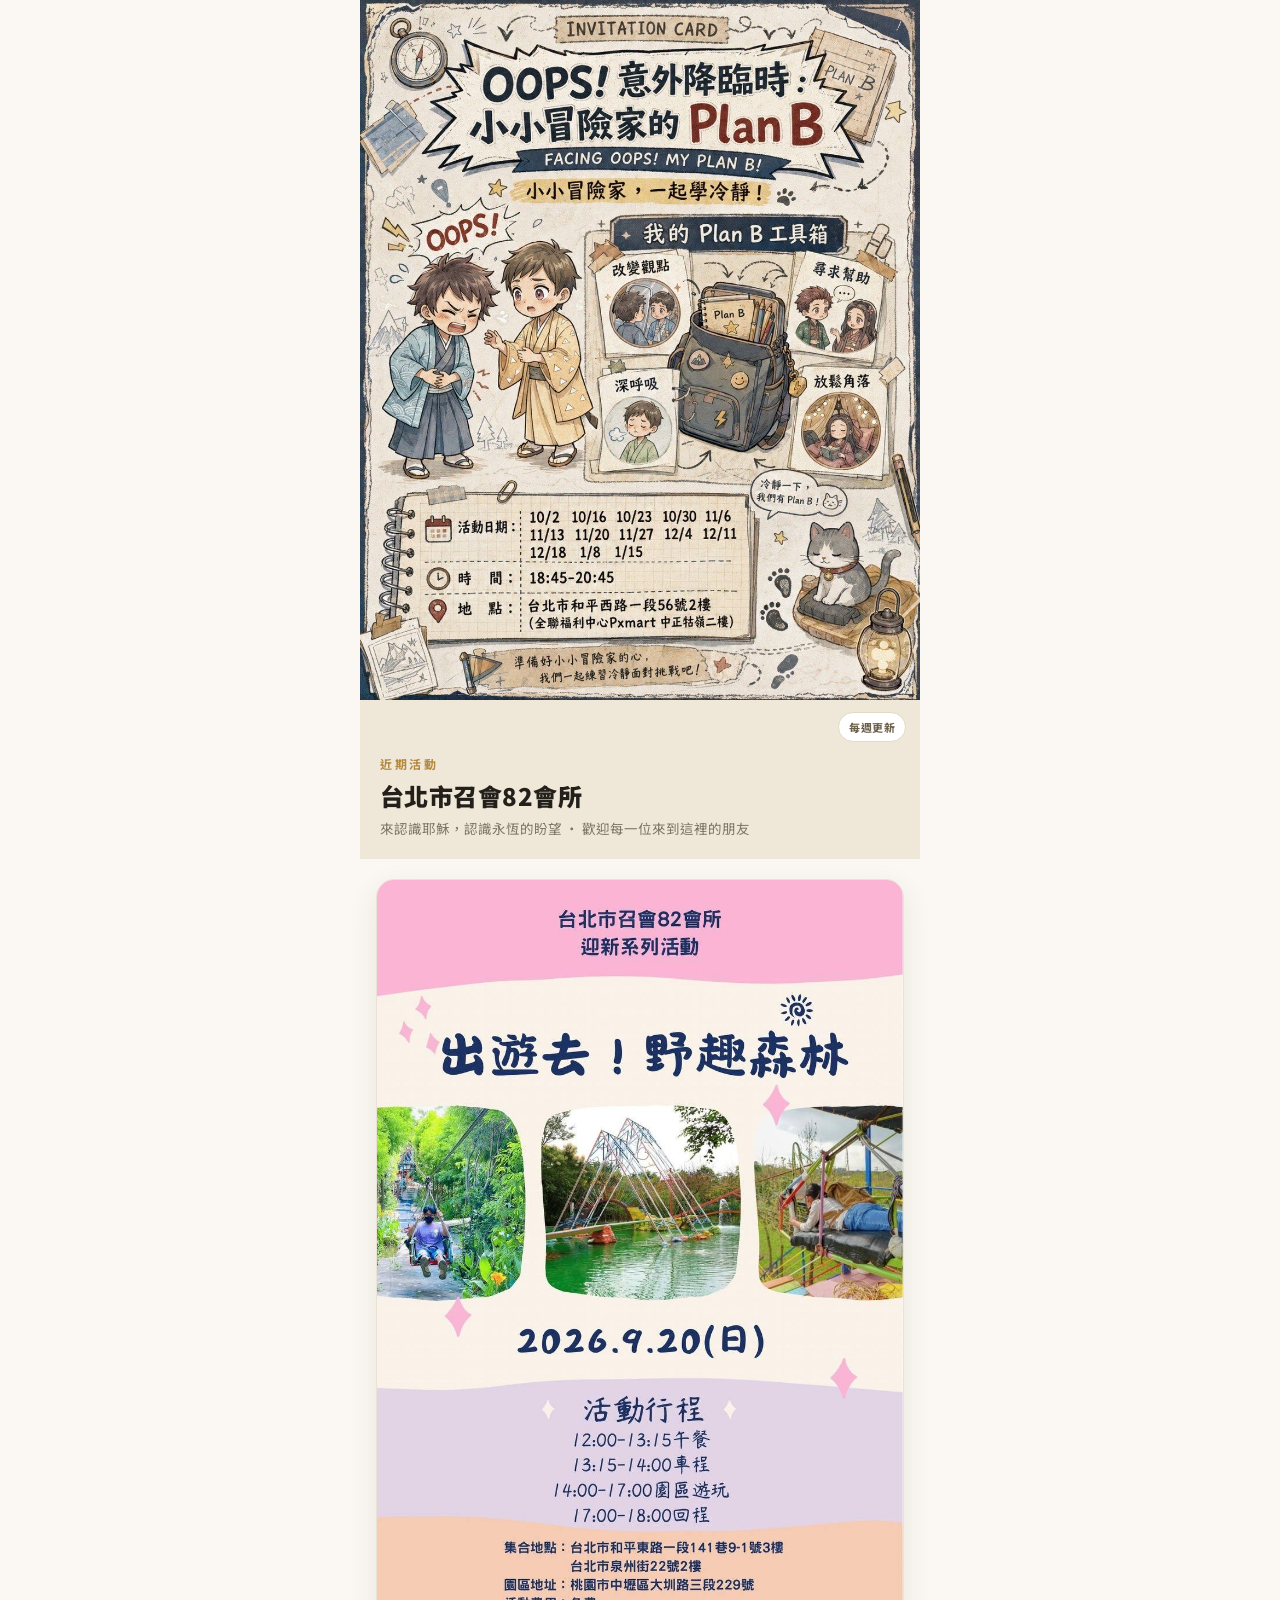
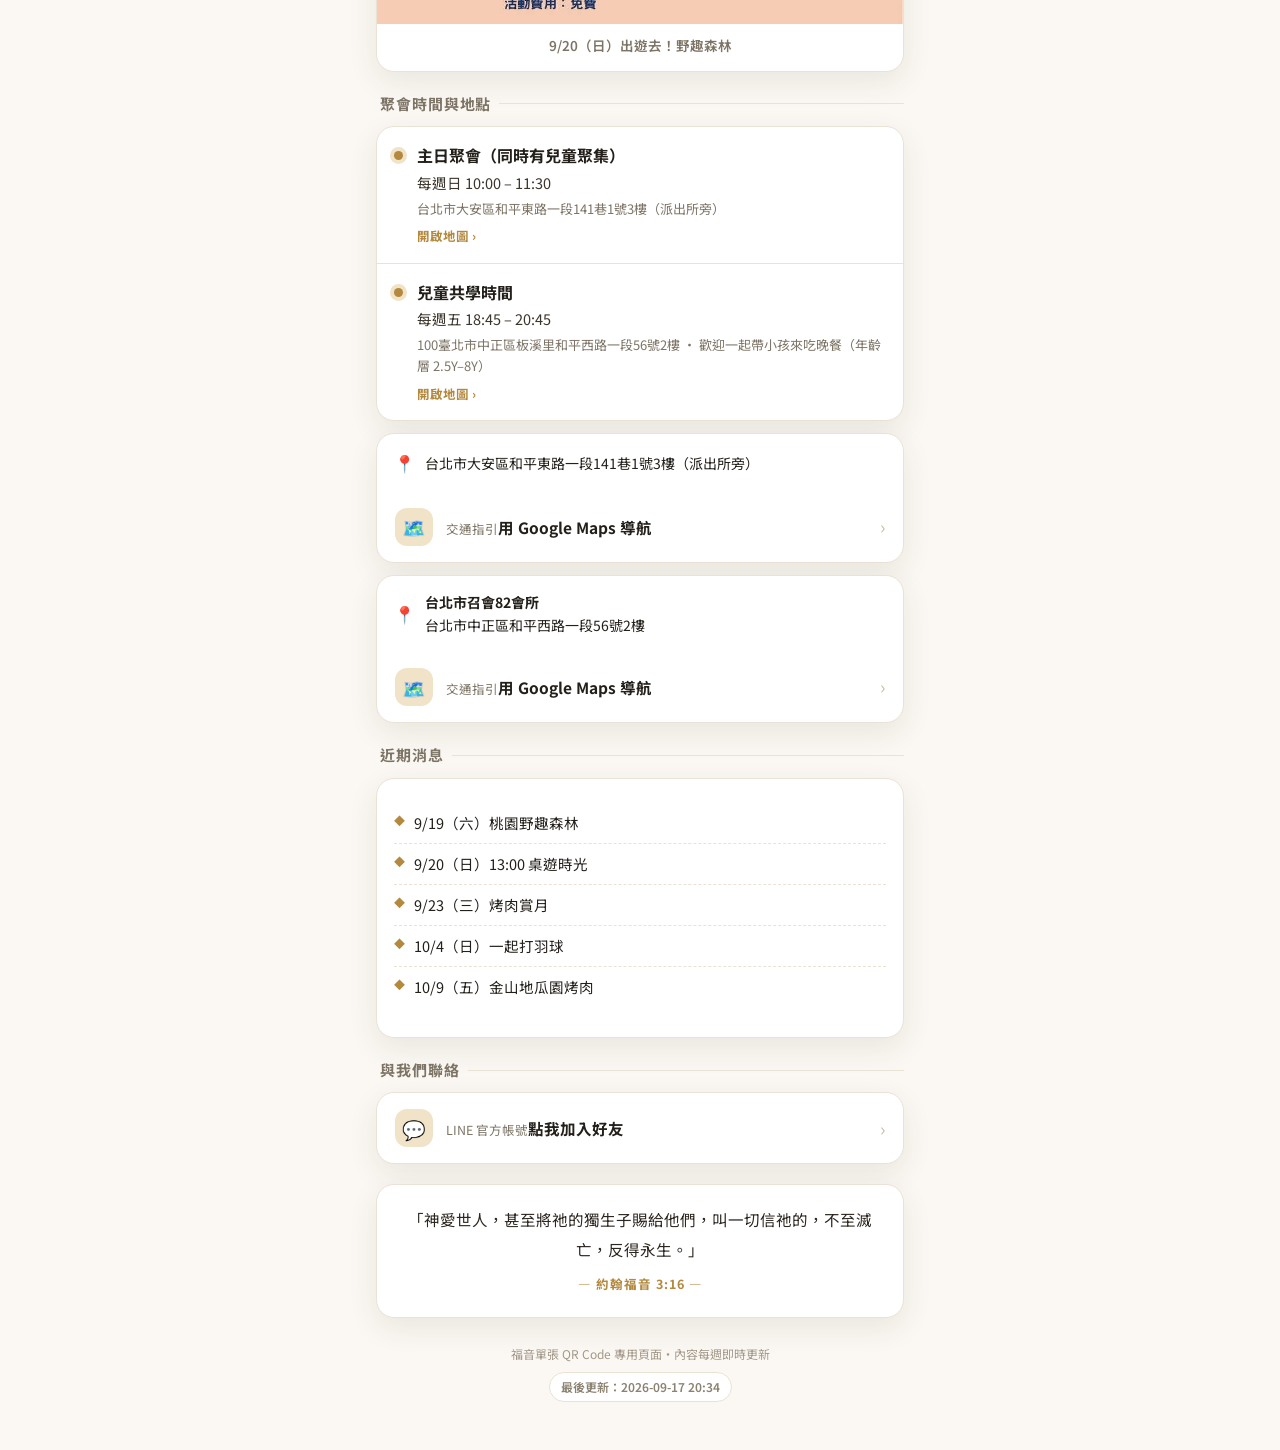
==== index.html @ e0bdbe0f "deploy: 2026-09-17 20:34" ====
<!DOCTYPE html>
<html lang="zh-Hant">
<head>
<meta charset="utf-8">
<meta name="viewport" content="width=device-width, initial-scale=1, viewport-fit=cover">
<title>台北市召會82會所</title>
<meta name="description" content="聚會時間、地點與聯絡資訊，內容即時更新。">
<meta property="og:title" content="台北市召會82會所">
<meta property="og:description" content="聚會時間、地點與聯絡資訊">
<meta property="og:image" content="assets/cover-20260914100733.jpg?v=20260914100733">
<meta name="theme-color" content="#1f1b16">
<link rel="preconnect" href="https://fonts.googleapis.com">
<link rel="preconnect" href="https://fonts.gstatic.com" crossorigin>
<link href="https://fonts.googleapis.com/css2?family=Noto+Sans+TC:wght@400;500;700;900&display=swap" rel="stylesheet">
<style>
  :root{
    --bg:#fbf8f3; --card:#ffffff; --ink:#231f1a; --muted:#7d7466;
    --gold:#b3893f; --gold-soft:#f0e3c8; --line:#eae2d5; --shadow:0 10px 30px rgba(60,45,20,.09);
  }
  *{box-sizing:border-box;-webkit-tap-highlight-color:transparent}
  html,body{margin:0;padding:0}
  body{
    background:var(--bg); color:var(--ink);
    font-family:"Noto Sans TC",-apple-system,BlinkMacSystemFont,"Segoe UI",system-ui,sans-serif;
    line-height:1.65; -webkit-font-smoothing:antialiased;
  }
  .wrap{max-width:560px;margin:0 auto;padding:0 0 48px}
  /* ── Hero ── */
  .hero{position:relative;background:#111;overflow:hidden}
  .hero img{display:block;width:100%;aspect-ratio:16/10;object-fit:cover;opacity:.94}
  .hero .veil{position:absolute;inset:0;background:linear-gradient(to top,rgba(10,8,5,.88) 8%,rgba(10,8,5,.15) 55%,rgba(10,8,5,.35) 100%)}
  .hero .txt{position:absolute;left:0;right:0;bottom:0;padding:22px 22px 24px;color:#fff}
  .hero .eyebrow{font-size:12px;letter-spacing:.22em;color:#f4dfae;font-weight:700;margin-bottom:6px}
  .hero h1{margin:0;font-size:27px;font-weight:900;letter-spacing:.02em;line-height:1.3;text-shadow:0 2px 14px rgba(0,0,0,.5)}
  .hero p{margin:6px 0 0;font-size:13.5px;color:#eee3cf;opacity:.95}
  .stamp{position:absolute;top:14px;right:14px;background:rgba(255,255,255,.14);backdrop-filter:blur(8px);
    border:1px solid rgba(255,255,255,.28);color:#fff;font-size:11px;font-weight:700;
    padding:5px 10px;border-radius:999px;letter-spacing:.04em}
  /* ── Hero: 海報模式（直式圖不裁切，標題移到圖下方） ── */
  .hero.poster{display:flex;flex-direction:column;background:#efe7d8}
  .hero.poster img{aspect-ratio:auto;object-fit:contain;opacity:1}
  .hero.poster .veil{display:none}
  .hero.poster .stamp{position:static;align-self:flex-end;margin:12px 14px 0;
    background:#fff;color:#6b5f4a;border-color:#e4d9c4;backdrop-filter:none}
  .hero.poster .txt{position:static;color:var(--ink);padding:12px 20px 20px}
  .hero.poster .eyebrow{color:var(--gold)}
  .hero.poster h1{font-size:24px;text-shadow:none}
  .hero.poster p{color:var(--muted);opacity:1}
  /* ── Sections ── */
  section{padding:0 16px;margin-top:20px}
  .card{background:var(--card);border:1px solid var(--line);border-radius:18px;box-shadow:var(--shadow);overflow:hidden}
  h2{font-size:15px;margin:0 0 10px 4px;font-weight:700;letter-spacing:.06em;color:var(--muted);
     display:flex;align-items:center;gap:8px}
  h2::after{content:"";flex:1;height:1px;background:var(--line)}
  /* ── Meetings ── */
  .meet{display:flex;gap:14px;padding:15px 17px;border-bottom:1px solid var(--line);align-items:flex-start}
  .meet:last-child{border-bottom:0}
  .meet .dot{width:9px;height:9px;border-radius:50%;background:var(--gold);flex:0 0 auto;margin-top:9px;
    box-shadow:0 0 0 4px var(--gold-soft)}
  .meet .n{font-weight:700;font-size:16px;margin:0}
  .meet .t{font-size:14.5px;color:#3c352c;margin:2px 0 0}
  .meet .p{font-size:13px;color:var(--muted);margin:3px 0 0}
  .meet a.maps{display:inline-block;margin-top:7px;font-size:12.5px;color:var(--gold);font-weight:700;text-decoration:none}
  .addr{display:flex;gap:10px;padding:15px 17px;align-items:center;font-size:14px}
  .addr .ico{font-size:17px}
  /* ── Posters（活動海報／單張） ── */
  .poster{display:block;text-decoration:none;color:inherit}
  .poster img{display:block;width:100%;height:auto}
  .poster .pc{padding:10px 16px 14px;font-size:13.5px;color:var(--muted);text-align:center;font-weight:600}
  /* ── Announcements ── */
  .news{padding:8px 17px 14px}
  .news li{list-style:none;position:relative;padding:8px 0 8px 20px;font-size:14.5px;border-bottom:1px dashed var(--line)}
  .news li:last-child{border-bottom:0}
  .news li::before{content:"◆";position:absolute;left:0;top:8px;color:var(--gold);font-size:11px}
  /* ── Verse ── */
  .verse{padding:20px 20px 22px;text-align:center}
  .verse .q{font-size:15.5px;line-height:1.9;color:#2c2620}
  .verse .r{margin-top:10px;font-size:12.5px;color:var(--gold);font-weight:700;letter-spacing:.08em}
  /* ── Contacts ── */
  .contact{display:block;text-decoration:none;color:inherit;display:flex;align-items:center;gap:13px;
    padding:16px 18px;border-bottom:1px solid var(--line)}
  .contact:last-child{border-bottom:0}
  .contact .ci{font-size:19px;width:38px;height:38px;flex:0 0 auto;border-radius:12px;background:var(--gold-soft);
    display:flex;align-items:center;justify-content:center}
  .contact .cl{font-size:12.5px;color:var(--muted);margin:0}
  .contact .cv{font-size:15.5px;font-weight:700;margin:0}
  .contact .arrow{margin-left:auto;color:#c9bda6;font-size:18px}
  .contact:active{background:#faf7f1}
  /* ── Footer ── */
  footer{text-align:center;padding:26px 20px 0;color:#a2988a;font-size:12px}
  footer .up{display:inline-block;margin-top:8px;padding:4px 11px;border:1px solid var(--line);
    border-radius:999px;background:#fff;color:#8b8271;font-weight:600}
  .fade{animation:fade .5s ease both}
  @keyframes fade{from{opacity:0;transform:translateY(6px)}to{opacity:1;transform:none}}
</style>
</head>
<body>
<div class="wrap">

  <header class="hero">
    <img id="cover" src="assets/cover-20260914100733.jpg?v=20260914100733" alt="聚會照片">
    <div class="veil"></div>
    <div class="stamp">每週更新</div>
    <div class="txt">
      <div class="eyebrow" id="eyebrow">WELCOME</div>
      <h1 id="title">—</h1>
      <p id="subtitle">—</p>
    </div>
  </header>

  <section id="postersSec" style="display:none">
    <div class="card" id="posters"></div>
  </section>

  <section>
    <h2>聚會時間與地點</h2>
    <div class="card" id="meetings"></div>
    <div class="card" style="margin-top:12px">
      <div class="addr"><span class="ico">📍</span><span id="addr">—</span></div>
      <a class="contact" id="mapBtn" href="#" target="_blank" rel="noopener">
        <span class="ci">🗺️</span>
        <span><span class="cl">交通指引</span><span class="cv">用 Google Maps 導航</span></span>
        <span class="arrow">›</span>
      </a>
    </div>
    <div class="card" id="halls" style="margin-top:12px"></div>
  </section>

  <section>
    <h2 id="newsH2">本週消息</h2>
    <div class="card"><ul class="news" id="news"></ul></div>
  </section>

  <section>
    <h2>與我們聯絡</h2>
    <div class="card" id="contacts"></div>
  </section>

  <section>
    <div class="card verse">
      <div class="q" id="verseText">—</div>
      <div class="r" id="verseRef">—</div>
    </div>
  </section>

  <footer>
    <div id="footerNote">—</div>
    <div class="up" id="updated">—</div>
  </footer>
</div>

<script id="content-data" type="application/json">{"site_title": "台北市召會82會所", "tagline": "來認識耶穌，認識永恆的盼望", "sub_tagline": "歡迎每一位來到這裡的朋友", "cover_image": "assets/cover-20260914100733.jpg", "cover_version": "20260914100733", "cover_mode": "poster", "cover_caption": "近期活動", "news_title": "近期消息", "announcements": ["9/19（六）桃園野趣森林", "9/20（日）13:00 桌遊時光", "9/23（三）烤肉賞月", "10/4（日）一起打羽球", "10/9（五）金山地瓜園烤肉"], "meetings": [{"name": "主日聚會（同時有兒童聚集）", "time": "每週日 10:00 – 11:30", "place": "台北市大安區和平東路一段141巷1號3樓（派出所旁）", "maps": "https://www.google.com/maps/search/?api=1&query=%E5%8F%B0%E5%8C%97%E5%B8%82%E5%A4%A7%E5%AE%89%E5%8D%80%E5%92%8C%E5%B9%B3%E6%9D%B1%E8%B7%AF%E4%B8%80%E6%AE%B5141%E5%B7%B71%E8%99%9F3%E6%A8%93"}, {"name": "兒童共學時間", "time": "每週五 18:45 – 20:45", "place": "100臺北市中正區板溪里和平西路一段56號2樓 · 歡迎一起帶小孩來吃晚餐（年齡層 2.5Y–8Y）", "maps": "https://share.google/ql4QYTFnkKjJPTWPV"}], "verse": {"text": "神愛世人，甚至將祂的獨生子賜給他們，叫一切信祂的，不至滅亡，反得永生。", "ref": "約翰福音 3:16"}, "address": "台北市大安區和平東路一段141巷1號3樓（派出所旁）", "map_url": "https://www.google.com/maps/search/?api=1&query=%E5%8F%B0%E5%8C%97%E5%B8%82%E5%A4%A7%E5%AE%89%E5%8D%80%E5%92%8C%E5%B9%B3%E6%9D%B1%E8%B7%AF%E4%B8%80%E6%AE%B5141%E5%B7%B71%E8%99%9F3%E6%A8%93", "halls": [{"name": "台北市召會82會所", "address": "台北市中正區和平西路一段56號2樓", "maps": "https://maps.app.goo.gl/7GmfMdh87rVjUFPs7"}], "contacts": [{"label": "LINE 官方帳號", "value": "點我加入好友", "url": "https://line.me/R/ti/p/@038lqqes", "icon": "💬"}], "footer_note": "福音單張 QR Code 專用頁面・內容每週即時更新", "updated_at": "2026-09-17 20:34", "posters": [{"image": "assets/poster-20260917203453.jpg", "version": "20260917203453", "caption": "9/20（日）出遊去！野趣森林", "alt": "9/20（日）出遊去！野趣森林"}]}</script>
<script>
(function(){
  var C = JSON.parse(document.getElementById('content-data').textContent);
  var $ = function(id){ return document.getElementById(id); };
  var esc = function(s){ return String(s==null?'':s).replace(/[&<>"]/g, function(c){
      return ({'&':'&amp;','<':'&lt;','>':'&gt;','"':'&quot;'})[c]; }); };

  document.title = C.site_title || '聚會資訊';
  $('title').textContent = C.site_title || '';
  $('subtitle').textContent = [C.tagline, C.sub_tagline].filter(Boolean).join(' · ');
  $('eyebrow').textContent = (C.cover_caption || 'WELCOME').toUpperCase();
  var cover = $('cover');
  cover.src = (C.cover_image || '') + (C.cover_version ? ('?v=' + encodeURIComponent(C.cover_version)) : '');
  cover.alt = C.cover_caption || '聚會照片';
  if (C.cover_mode === 'poster') document.querySelector('.hero').classList.add('poster');

  $('meetings').innerHTML = (C.meetings || []).map(function(m){
    return '<div class="meet"><span class="dot"></span><div>'
      + '<p class="n">' + esc(m.name) + '</p>'
      + '<p class="t">' + esc(m.time) + '</p>'
      + (m.place ? '<p class="p">' + esc(m.place) + '</p>' : '')
      + (m.maps ? '<a class="maps" target="_blank" rel="noopener" href="' + esc(m.maps) + '">開啟地圖 ›</a>' : '')
      + '</div></div>';
  }).join('');

  $('addr').textContent = C.address || '';
  $('mapBtn').href = C.map_url || '#';

  var halls = (C.halls || []);
  if (halls.length) {
    $('halls').innerHTML = halls.map(function(h){
      return '<div class="addr"><span class="ico">📍</span><span>'
        + (h.name ? '<b>' + esc(h.name) + '</b><br>' : '') + esc(h.address) + '</span></div>'
        + (h.maps ? '<a class="contact" href="' + esc(h.maps) + '" target="_blank" rel="noopener">'
            + '<span class="ci">🗺️</span><span><span class="cl">交通指引</span>'
            + '<span class="cv">用 Google Maps 導航</span></span><span class="arrow">›</span></a>' : '');
    }).join('');
  } else {
    $('halls').style.display = 'none';
  }

  var posters = (C.posters || []);
  if (posters.length) {
    $('posters').innerHTML = posters.map(function(p){
      var src = esc(p.image) + (p.version ? ('?v=' + encodeURIComponent(p.version)) : '');
      return '<a class="poster" href="' + src + '" target="_blank" rel="noopener">'
        + '<img src="' + src + '" alt="' + esc(p.alt || p.caption || '活動海報') + '" loading="lazy">'
        + (p.caption ? '<div class="pc">' + esc(p.caption) + '</div>' : '')
        + '</a>';
    }).join('');
    $('postersSec').style.display = '';
  }

  $('newsH2').textContent = C.news_title || '本週消息';
  $('news').innerHTML = (C.announcements || []).map(function(a){ return '<li>' + esc(a) + '</li>'; }).join('');

  $('contacts').innerHTML = (C.contacts || []).map(function(k){
    return '<a class="contact" href="' + esc(k.url) + '" target="_blank" rel="noopener">'
      + '<span class="ci">' + esc(k.icon || '•') + '</span>'
      + '<span><span class="cl">' + esc(k.label) + '</span><span class="cv">' + esc(k.value) + '</span></span>'
      + '<span class="arrow">›</span></a>';
  }).join('');

  $('verseText').textContent = '「' + (C.verse && C.verse.text || '') + '」';
  $('verseRef').textContent = '— ' + ((C.verse && C.verse.ref) || '') + ' —';
  $('footerNote').textContent = C.footer_note || '';
  $('updated').textContent = '最後更新：' + (C.updated_at || '');
  document.querySelector('.wrap').classList.add('fade');
})();
</script>
</body>
</html>
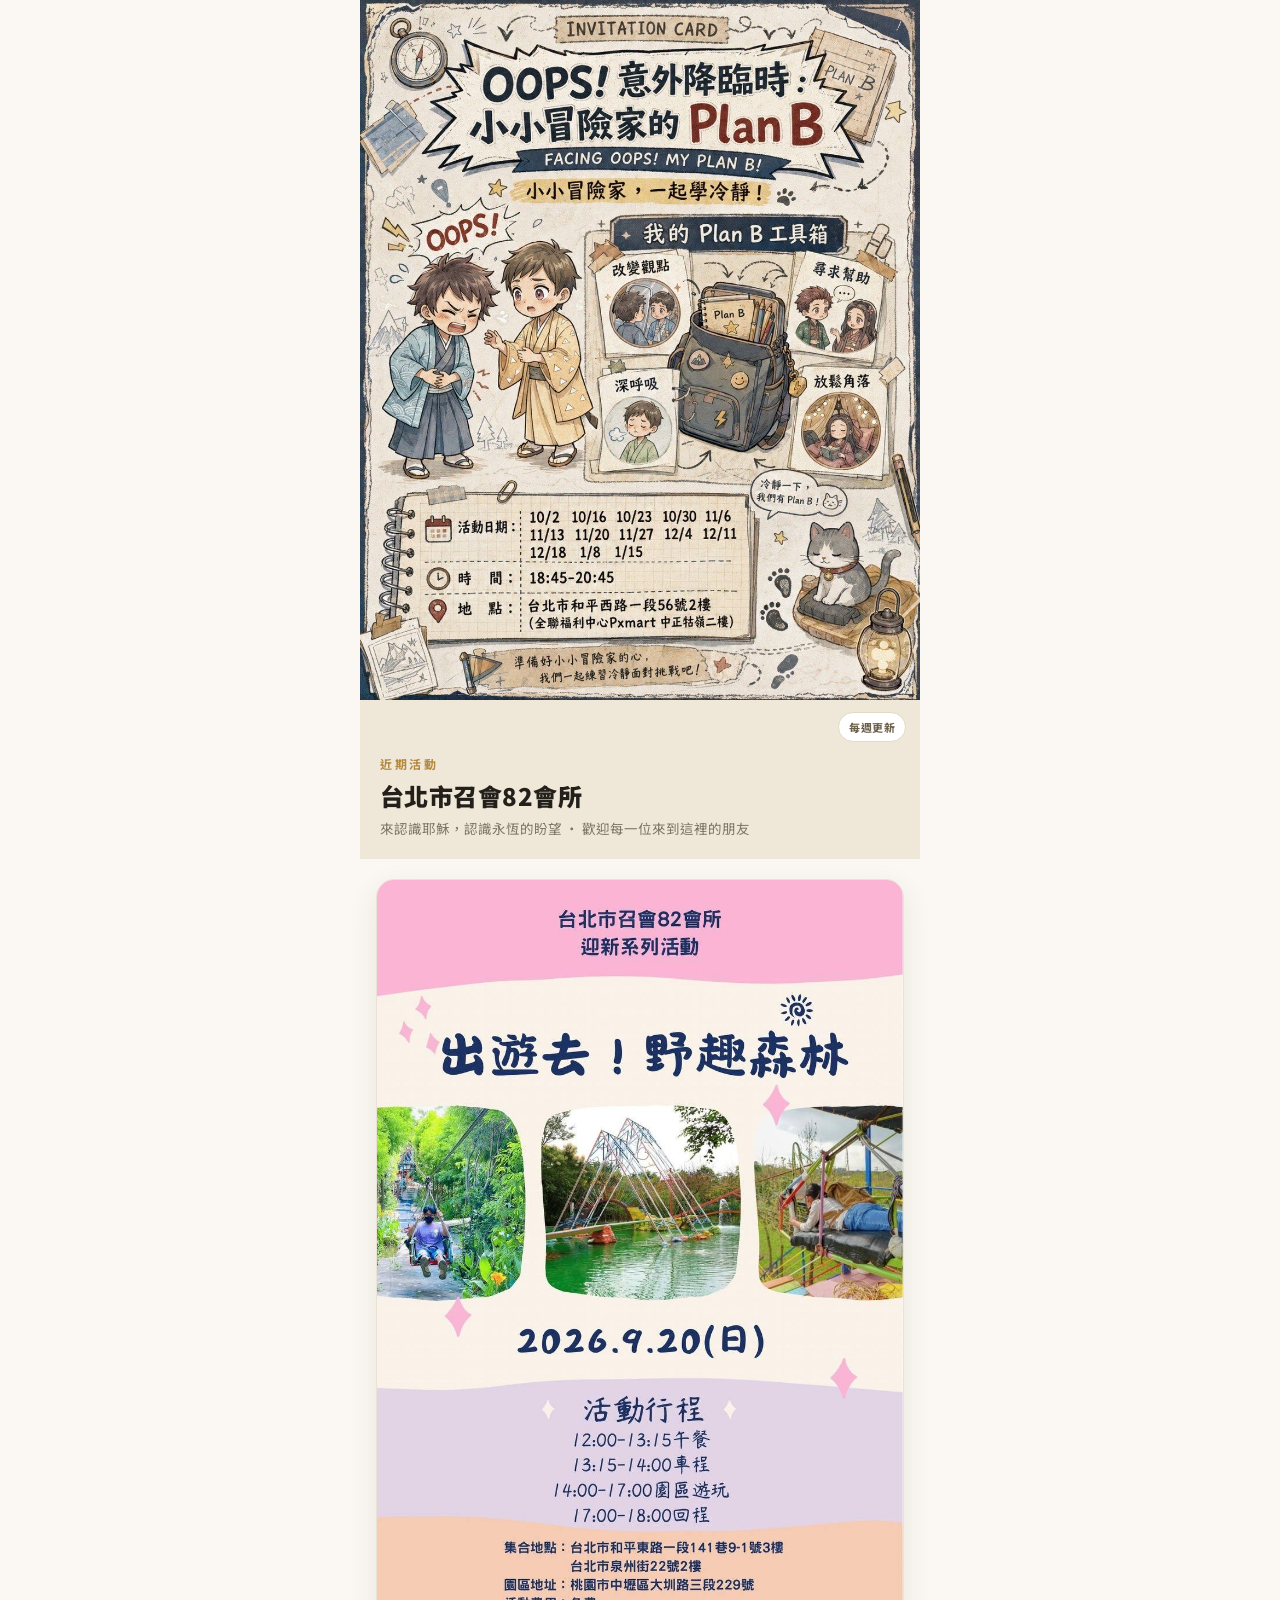
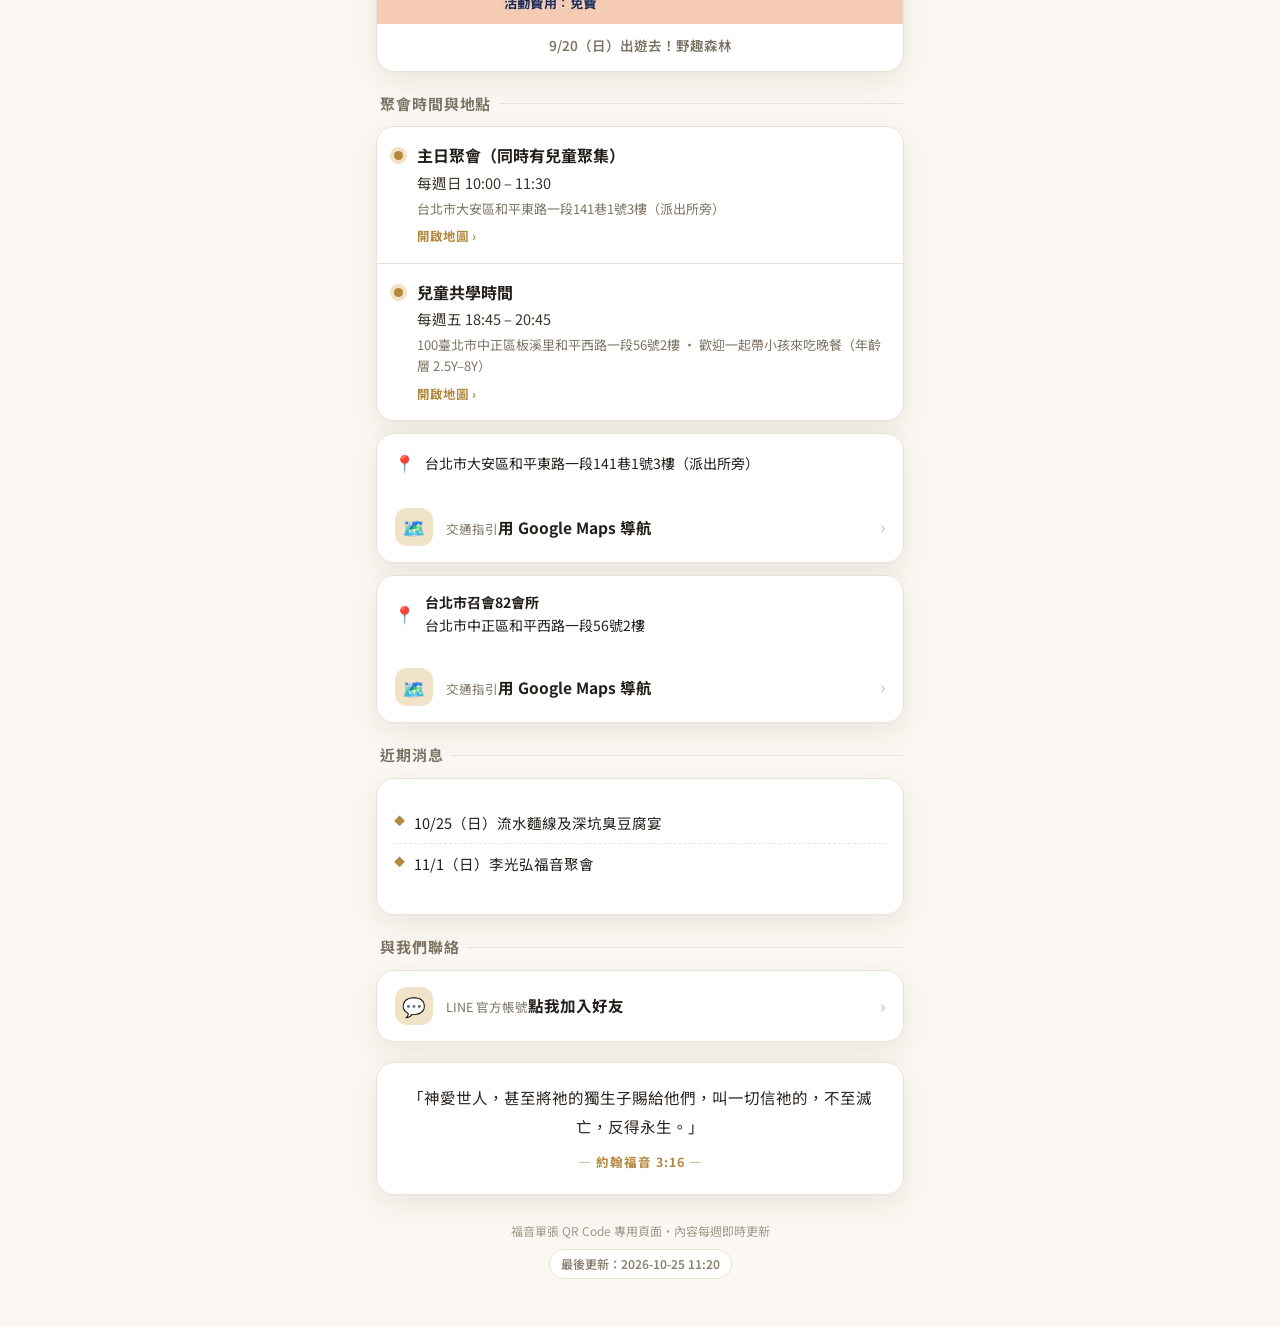
==== commit 326db667: "deploy: 2026-10-29 19:43" ====
--- a/index.html
+++ b/index.html
@@ -149,7 +149,7 @@
   </footer>
 </div>
 
-<script id="content-data" type="application/json">{"site_title": "台北市召會82會所", "tagline": "來認識耶穌，認識永恆的盼望", "sub_tagline": "歡迎每一位來到這裡的朋友", "cover_image": "assets/cover-20260914100733.jpg", "cover_version": "20260914100733", "cover_mode": "poster", "cover_caption": "近期活動", "news_title": "近期消息", "announcements": ["9/19（六）桃園野趣森林", "9/20（日）13:00 桌遊時光", "9/23（三）烤肉賞月", "10/4（日）一起打羽球", "10/9（五）金山地瓜園烤肉"], "meetings": [{"name": "主日聚會（同時有兒童聚集）", "time": "每週日 10:00 – 11:30", "place": "台北市大安區和平東路一段141巷1號3樓（派出所旁）", "maps": "https://www.google.com/maps/search/?api=1&query=%E5%8F%B0%E5%8C%97%E5%B8%82%E5%A4%A7%E5%AE%89%E5%8D%80%E5%92%8C%E5%B9%B3%E6%9D%B1%E8%B7%AF%E4%B8%80%E6%AE%B5141%E5%B7%B71%E8%99%9F3%E6%A8%93"}, {"name": "兒童共學時間", "time": "每週五 18:45 – 20:45", "place": "100臺北市中正區板溪里和平西路一段56號2樓 · 歡迎一起帶小孩來吃晚餐（年齡層 2.5Y–8Y）", "maps": "https://share.google/ql4QYTFnkKjJPTWPV"}], "verse": {"text": "神愛世人，甚至將祂的獨生子賜給他們，叫一切信祂的，不至滅亡，反得永生。", "ref": "約翰福音 3:16"}, "address": "台北市大安區和平東路一段141巷1號3樓（派出所旁）", "map_url": "https://www.google.com/maps/search/?api=1&query=%E5%8F%B0%E5%8C%97%E5%B8%82%E5%A4%A7%E5%AE%89%E5%8D%80%E5%92%8C%E5%B9%B3%E6%9D%B1%E8%B7%AF%E4%B8%80%E6%AE%B5141%E5%B7%B71%E8%99%9F3%E6%A8%93", "halls": [{"name": "台北市召會82會所", "address": "台北市中正區和平西路一段56號2樓", "maps": "https://maps.app.goo.gl/7GmfMdh87rVjUFPs7"}], "contacts": [{"label": "LINE 官方帳號", "value": "點我加入好友", "url": "https://line.me/R/ti/p/@038lqqes", "icon": "💬"}], "footer_note": "福音單張 QR Code 專用頁面・內容每週即時更新", "updated_at": "2026-09-17 20:34", "posters": [{"image": "assets/poster-20260917203453.jpg", "version": "20260917203453", "caption": "9/20（日）出遊去！野趣森林", "alt": "9/20（日）出遊去！野趣森林"}]}</script>
+<script id="content-data" type="application/json">{"site_title": "台北市召會82會所", "tagline": "來認識耶穌，認識永恆的盼望", "sub_tagline": "歡迎每一位來到這裡的朋友", "cover_image": "assets/cover-20260914100733.jpg", "cover_version": "20260914100733", "cover_mode": "poster", "cover_caption": "近期活動", "news_title": "近期消息", "announcements": ["10/25（日）流水麵線及深坑臭豆腐宴", "11/1（日）李光弘福音聚會"], "meetings": [{"name": "主日聚會（同時有兒童聚集）", "time": "每週日 10:00 – 11:30", "place": "台北市大安區和平東路一段141巷1號3樓（派出所旁）", "maps": "https://www.google.com/maps/search/?api=1&query=%E5%8F%B0%E5%8C%97%E5%B8%82%E5%A4%A7%E5%AE%89%E5%8D%80%E5%92%8C%E5%B9%B3%E6%9D%B1%E8%B7%AF%E4%B8%80%E6%AE%B5141%E5%B7%B71%E8%99%9F3%E6%A8%93"}, {"name": "兒童共學時間", "time": "每週五 18:45 – 20:45", "place": "100臺北市中正區板溪里和平西路一段56號2樓 · 歡迎一起帶小孩來吃晚餐（年齡層 2.5Y–8Y）", "maps": "https://share.google/ql4QYTFnkKjJPTWPV"}], "verse": {"text": "神愛世人，甚至將祂的獨生子賜給他們，叫一切信祂的，不至滅亡，反得永生。", "ref": "約翰福音 3:16"}, "address": "台北市大安區和平東路一段141巷1號3樓（派出所旁）", "map_url": "https://www.google.com/maps/search/?api=1&query=%E5%8F%B0%E5%8C%97%E5%B8%82%E5%A4%A7%E5%AE%89%E5%8D%80%E5%92%8C%E5%B9%B3%E6%9D%B1%E8%B7%AF%E4%B8%80%E6%AE%B5141%E5%B7%B71%E8%99%9F3%E6%A8%93", "halls": [{"name": "台北市召會82會所", "address": "台北市中正區和平西路一段56號2樓", "maps": "https://maps.app.goo.gl/7GmfMdh87rVjUFPs7"}], "contacts": [{"label": "LINE 官方帳號", "value": "點我加入好友", "url": "https://line.me/R/ti/p/@038lqqes", "icon": "💬"}], "footer_note": "福音單張 QR Code 專用頁面・內容每週即時更新", "updated_at": "2026-10-25 11:20", "posters": [{"image": "assets/poster-20260917203453.jpg", "version": "20260917203453", "caption": "9/20（日）出遊去！野趣森林", "alt": "9/20（日）出遊去！野趣森林"}]}</script>
 <script>
 (function(){
   var C = JSON.parse(document.getElementById('content-data').textContent);
